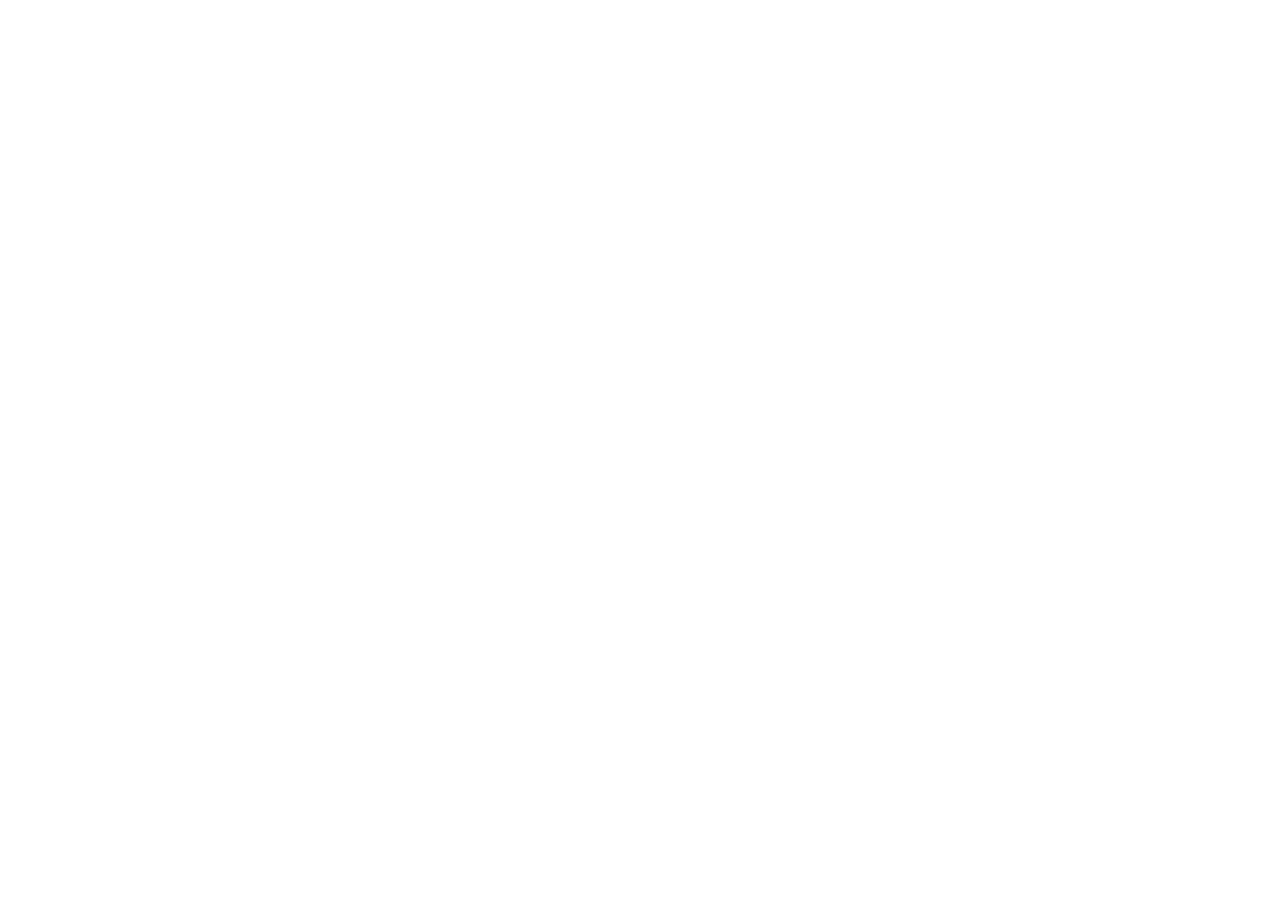
==== index.html @ b74b800f "Add files via upload" ====
<!DOCTYPE html>
<html lang="id">
<head>
    <meta charset="UTF-8">
    <meta name="viewport" content="width=device-width, initial-scale=1.0, maximum-scale=1.0, user-scalable=no">
    <title>FIVE STAR 2 - Gateway</title>
    
    <link rel="stylesheet" href="main.css">
    <link rel="stylesheet" href="https://cdnjs.cloudflare.com/ajax/libs/font-awesome/6.4.0/css/all.min.css">
    
    <script>
        (function() {
            function applyTheme() {
                const savedTheme = localStorage.getItem('app-theme');
                const systemDark = window.matchMedia('(prefers-color-scheme: dark)').matches;
                const isDark = savedTheme === 'dark' || (!savedTheme && systemDark);
                
                // Terapkan ke HTML (untuk CSS Variables)
                document.documentElement.classList.toggle('dark-theme', isDark);
                
                // Terapkan ke Body jika sudah tersedia
                if (document.body) {
                    document.body.classList.toggle('dark-theme', isDark);
                }
            }
    
            // Jalankan langsung untuk HTML
            applyTheme();
    
            // Jalankan ulang saat DOM selesai dimuat agar Body juga mendapatkan kelasnya
            window.addEventListener('DOMContentLoaded', applyTheme);
    
            // Pantau perubahan tema sistem secara real-time
            window.matchMedia('(prefers-color-scheme: dark)').addEventListener('change', () => {
                if (!localStorage.getItem('app-theme')) applyTheme();
            });
        })();
    </script>
    
    <style>
        .loader-container {
            position: fixed;
            top: 0; left: 0; width: 100%; height: 100%;
            background: var(--bg-color); /* Mengikuti tema main.css */
            display: flex;
            justify-content: center;
            align-items: center;
            z-index: 30000;
        }
        .ios-spinner {
            width: 35px;
            height: 35px;
            border: 3px solid rgba(142, 142, 147, 0.2);
            border-top-color: #007AFF;
            border-radius: 50%;
            animation: spin 0.8s linear infinite;
        }
        @keyframes spin {
            to { transform: rotate(360deg); }
        }
    </style>
</head>
<body>

    <div id="splashScreen" class="loader-container">
        <div class="ios-spinner"></div>
    </div>

    <div id="app-root"></div>

    <script src="https://www.gstatic.com/firebasejs/10.11.0/firebase-app-compat.js"></script>
    <script src="https://www.gstatic.com/firebasejs/10.11.0/firebase-database-compat.js"></script> <script src="https://www.gstatic.com/firebasejs/10.11.0/firebase-auth-compat.js"></script>

    <script src="firebase.js"></script>
    <script src="main.js"></script>
    <script src="login.js"></script>
    <script src="register.js"></script>

    <script>
        document.addEventListener('DOMContentLoaded', () => {
            // 1. SENSOR TEMA OTOMATIS (Mendeteksi pengaturan bawaan HP)
            const savedTheme = localStorage.getItem('app-theme');
            const sensorSistemDark = window.matchMedia && window.matchMedia('(prefers-color-scheme: dark)').matches;

            // Logika: Jika user pernah atur 'dark', ATAU HP-nya mode gelap & user belum atur manual
            if (savedTheme === 'dark' || (!savedTheme && sensorSistemDark)) {
                document.body.classList.add('dark-theme');
            }

            // 2. SENSOR REAL-TIME (Jika tema HP diubah saat sedang menatap layar login)
            window.matchMedia('(prefers-color-scheme: dark)').addEventListener('change', event => {
                const userManualTheme = localStorage.getItem('app-theme');
                if (!userManualTheme) { // Hanya bekerja jika user belum pernah mengklik ikon bulan di dashboard
                    const logoElement = document.getElementById('loginLogo');
                    if (event.matches) {
                        document.body.classList.add('dark-theme');
                        if (logoElement) logoElement.src = 'fs2-white.png';
                    } else {
                        document.body.classList.remove('dark-theme');
                        if (logoElement) logoElement.src = 'fs2-black.png';
                    }
                }
            });

            // 3. CEK SESI LOGIN (Navigasi)
            const sessionActive = localStorage.getItem('isLoggedIn');

            setTimeout(() => {
                if (sessionActive === 'true') {
                    window.location.href = 'dashboard.html';
                } else {
                    const loader = document.getElementById('splashScreen');
                    if (loader) {
                        loader.style.opacity = '0';
                        loader.style.transition = 'opacity 0.4s ease';
                        
                        setTimeout(() => {
                            loader.style.display = 'none';
                            if (typeof inisialisasiLogin === 'function') {
                                inisialisasiLogin();
                            }
                        }, 400);
                    } else {
                        // Jaga-jaga jika splash screen tidak ada
                        if (typeof inisialisasiLogin === 'function') {
                            inisialisasiLogin();
                        }
                    }
                }
            }, 800);
        });
    </script>
</body>
</html>
---- main.css ----
* {
    -webkit-tap-highlight-color: transparent;
    -webkit-touch-callout: none; /* Menghilangkan menu copy-paste saat ditekan lama */
}

/* CSS Variables untuk Tema Otomatis (Light Mode Default) */
:root {
    --bg-color: #FFFFFF;
    --card-bg: #DADBDD;
    --text-primary: #000000;
    --photo-profile: #DADBDD;
    --border: #3A3B3C;
    --shadow-color: rgba(0, 0, 0, 0.5);
}

/* Variables untuk Dark Mode */
body.dark-theme {
    --bg-color: #1C1C1C;
    --card-bg: #3A3B3C;
    --text-primary: #FFFFFF;
    --photo-profile: #3A3B3C;
    --border: #DADBDD;
    --shadow-color: rgba(0, 0, 0, 0.9);
}

/* Reset & Base Styles */
body {
    background-color: var(--bg-color);
    color: var(--text-primary);
    font-family: -apple-system, BlinkMacSystemFont, "Segoe UI", Roboto, Helvetica, Arial, sans-serif;
    margin: 0;
    padding: 0;
    display: flex;
    justify-content: center;
    min-height: 100vh;
    transition: background-color 0.3s ease, color 0.3s ease;
    
    /* KUNCI SCROLL & REFRESH */
    overflow: hidden; 
    overscroll-behavior-y: none; 
}

.app-container {
    width: 100%;
    max-width: 428px;
    padding: 24px;
    box-sizing: border-box;
}

/* Header Layout */
header {
    display: flex;
    align-items: center;
    justify-content: space-between;
    padding: 20px 15px;
}

.profile-info {
    display: flex;
    align-items: center; /* Memastikan foto dan teks sejajar horizontal */
    gap: 12px; /* Jarak antara foto dan teks */
}

/* --- CSS BARU UNTUK FOTO PROFIL & SHADOW --- */

/* 1. Pembungkus Foto (Untuk Border & Shadow) */
.profile-pic-wrapper {
    width: 70px;
    height: 70px;
    border-radius: 50%;
    display: flex;
    align-items: center;
    justify-content: center;
    overflow: hidden; /* Menjaga shadow tetap di dalam lingkaran */
    
    /* Border dan Warna Latar */
    border: 3px solid var(--border); 
    background-color: var(--photo-profile); 
    padding: 2px;
    
    /* Efek Inner Shadow */
    box-shadow: inset 0 4px 8px rgba(0, 0, 0, 0.4);
    
    cursor: pointer; 
    transition: transform 0.2s ease, opacity 0.2s ease; 
    -webkit-tap-highlight-color: transparent; 
}

/* Animasi saat ditekan */
.profile-pic-wrapper:active {
    transform: scale(0.90);
    opacity: 0.8; 
}

/* 2. Gambar Aslinya */
.profile-pic {
    width: 100%;
    height: 100%;
    border-radius: 50%;
    object-fit: cover;
    /* Efek shadow tambahan langsung di fotonya agar lebih menyatu */
    filter: drop-shadow(0px 2px 4px rgba(0,0,0,0.3)); 
}

/* 3. Ukuran Khusus saat Popup Profil Dibuka */
.profile-pic-wrapper.popup-size {
    width: 100px;
    height: 100px;
}

/* --- Hapus CSS .profile-img-container img yang lama di baris 204 --- */
/* Ganti menjadi ini agar posisinya tetap rapi: */
.profile-img-container {
    margin-top: -40px;
    margin-bottom: 12px;
    position: relative;
    display: inline-block;
}

.user-text-wrapper {
    display: flex;
    flex-direction: column; /* Nama di atas, username di bawah */
    justify-content: center;
}

.user-name {
    font-size: 18px;
    font-weight: 700;
    margin: 0;
    line-height: 1.2;
}

.user-handle {
    font-size: 13px;
    color: #8E8E93; /* Warna abu-abu khas iOS */
    font-weight: 400;
    margin-top: 2px;
}

/* Hapus atau sembunyikan gaya lama yang tidak terpakai */
.theme-toggle-btn {
    display: none;
}

.theme-toggle-btn:active {
    background-color: var(--shadow-color);
}

/* Grid Layout untuk Menu */
.grid-menu {
    display: grid;
    grid-template-columns: repeat(2, 1fr);
    gap: 16px;
}

/* Styling Card Menu */
.menu-card {
    background-color: var(--card-bg);
    border-radius: 20px;
    padding: 30px 16px;
    display: flex;
    flex-direction: column;
    align-items: center;
    justify-content: center;
    box-shadow: 0 5px 12px var(--shadow-color);
    text-decoration: none;
    color: var(--text-primary);
    transition: transform 0.2s ease, background-color 0.3s ease;
    -webkit-tap-highlight-color: transparent;
}

.menu-card:active {
    transform: scale(0.95);
}

/* Styling Ikon */
.icon {
    font-size: 42px;
    margin-bottom: 14px;
}

/* Warna Ikon khas iOS */
.icon-kerja   { color: #007AFF; }
.icon-absensi { color: #FF3B30; }
.icon-kasbon  { color: #34C759; }
.icon-rincian { color: #FF9500; }
.icon-gaji    { color: #FFCC00; }
.icon-edit    { color: #AF52DE; }

/* Judul Menu */
.menu-title {
    font-size: 14px;
    font-weight: 600;
    text-transform: uppercase;
    letter-spacing: 0.5px;
}

/* Overlay dengan efek blur total di belakang */
.ios-overlay {
  display: none; /* Sembunyi secara default */
  position: fixed;
  top: 0; left: 0; width: 100%; height: 100%;
  background: rgba(0, 0, 0, 0.3);
  backdrop-filter: blur(8px);
  -webkit-backdrop-filter: blur(8px);
  z-index: 9999;
  justify-content: center;
  align-items: center;
  animation: fadeIn 0.3s ease;
}

/* Kotak Modal Putih Transparan (Glassmorphism) */
.ios-modal {
  width: 280px;
  background: var(--card-bg);
  backdrop-filter: blur(20px);
  -webkit-backdrop-filter: blur(20px);
  border-radius: 14px;
  overflow: hidden;
  text-align: center;
  box-shadow: 0 10px 30px rgba(0,0,0,0.2);
  animation: scaleUp 0.3s cubic-bezier(0.4, 0, 0.2, 1.5);
}

.ios-modal-content { padding: 20px; }
.ios-modal-content h3 { margin: 0; font-size: 17px; font-weight: 600; }
.ios-modal-content p { margin: 5px 0 0; font-size: 13px; color: #333; }

/* Tombol Oke ala iOS */
.ios-modal-footer {
  border-top: 1px solid rgba(0, 0, 0, 0.1);
  display: flex;
}

.ios-modal-footer button {
  flex: 1;
  padding: 12px;
  background: transparent;
  border: none;
  color: #007AFF;
  font-size: 17px;
  font-weight: 600;
  cursor: pointer;
}

.ios-modal-footer button:active { background: rgba(0,0,0,0.05); }

/* =========================================
   STYLE UNTUK POPUP PROFIL (profil.js)
   ========================================= */
.profile-overlay {
    display: none;
    position: fixed;
    top: 0; left: 0; width: 100%; height: 100%;
    background: rgba(0, 0, 0, 0.4);
    backdrop-filter: blur(5px);
    -webkit-backdrop-filter: blur(5px);
    z-index: 9999;
    justify-content: center;
    align-items: center;
    animation: fadeIn 0.3s ease;
}

.profile-card {
    width: 320px;
    background: var(--card-bg, #FFFFFF);
    border-radius: 24px;
    overflow: hidden;
    box-shadow: 0 10px 40px rgba(0,0,0,0.25);
    animation: slideUp 0.3s cubic-bezier(0.175, 0.885, 0.32, 1.275);
    color: var(--text-primary, #000);
}

.profile-banner {
    height: 80px;
    background: linear-gradient(135deg, #007AFF, #5AC8FA);
}

.modal-profile-info {
    display: flex;
    flex-direction: column; 
    align-items: center;
    padding: 0 20px 20px;
    text-align: center;
}

.modal-profile-info h3 {
    margin: 0;
    font-size: 22px;
    font-weight: 700;
    letter-spacing: -0.5px;
}

.modal-profile-info .role {
    margin: 4px 0 20px;
    font-size: 14px;
    color: #8E8E93;
    font-weight: 500;
}

.data-grid {
    display: flex;
    flex-direction: column;
    width: 100%;
    gap: 8px;
}

.data-item {
    display: flex;
    justify-content: space-between;
    align-items: center;
    background: var(--bg-color, #F2F2F7);
    padding: 14px 16px;
    border-radius: 12px;
    font-size: 14px;
}

.data-item span { color: #8E8E93; }
.data-item p { margin: 0; font-weight: 600; }

.profile-actions {
    padding: 0 20px 20px;
    display: flex;
    flex-direction: column;
    gap: 12px;
}

.btn-settings {
    background: #000000;
    color: #FFFFFF;
    border: none;
    padding: 14px;
    border-radius: 12px;
    font-size: 16px;
    font-weight: 600;
    cursor: pointer;
    display: flex;
    justify-content: center;
    align-items: center;
    gap: 8px;
    -webkit-tap-highlight-color: transparent;
    transition: transform 0.1s ease;
}

.btn-settings:active { transform: scale(0.96); }

.btn-close-profile {
    background: transparent;
    border: none;
    color: var(--text-primary, #000);
    font-size: 16px;
    font-weight: 600;
    cursor: pointer;
    padding: 10px;
    -webkit-tap-highlight-color: transparent;
}

body.dark-theme .btn-settings { background: #FFFFFF; color: #000000; }
body.dark-theme .data-item { background: #2C2C2E; }


/* =========================================
   STYLE UNTUK FORM INPUT (kerja.js & kasbon.js)
   ========================================= */
.ios-modal-form {
    width: 320px;
    background: var(--card-bg, #ffffff);
    border-radius: 14px;
    overflow: hidden;
    box-shadow: 0 10px 30px rgba(0,0,0,0.2);
    animation: scaleIn 0.3s cubic-bezier(0.175, 0.885, 0.32, 1.275);
    color: var(--text-primary, #000);
}

.ios-modal-header {
    padding: 20px 20px 10px;
    text-align: center;
    font-size: 18px;
}

.ios-modal-header h3 { margin: 0; font-weight: 600; }

.ios-modal-body {
    padding: 0 20px 20px;
    display: flex;
    flex-direction: column;
    gap: 15px;
}

.input-group {
    display: flex;
    flex-direction: column;
    gap: 6px;
    text-align: left;
}

.input-group label {
    font-size: 13px;
    font-weight: 600;
    color: #8E8E93;
    text-transform: uppercase;
}

.input-group input, 
.input-group textarea {
    background: var(--bg-color, #F2F2F7);
    border: 1px solid rgba(0,0,0,0.05);
    padding: 12px 14px;
    border-radius: 10px;
    font-size: 16px;
    color: var(--text-primary, #000);
    outline: none;
    transition: all 0.2s;
    font-family: inherit;
    resize: none;
}

.input-group input:focus, 
.input-group textarea:focus {
    border-color: #007AFF;
    background: var(--card-bg, #fff);
}

body.dark-theme .input-group input, 
body.dark-theme .input-group textarea {
    border-color: rgba(255,255,255,0.1);
}

.ios-modal-footer-grid {
    display: grid;
    grid-template-columns: 1fr 1fr;
    border-top: 1px solid var(--shadow-color, rgba(0,0,0,0.1));
}

.ios-modal-footer-grid button {
    padding: 15px;
    border: none;
    background: transparent;
    font-size: 16px;
    font-weight: 600;
    cursor: pointer;
    color: var(--text-primary, #000);
    -webkit-tap-highlight-color: transparent;
}

.btn-batal { 
    color: #ff3b30 !important; 
    border-right: 1px solid var(--shadow-color, rgba(0,0,0,0.1)) !important; 
}
.btn-simpan { color: #007AFF !important; }

.ios-modal-footer-grid button:active { background: rgba(0,0,0,0.05); }
body.dark-theme .ios-modal-footer-grid button:active { background: rgba(255,255,255,0.05); }


/* =========================================
   STYLE UNTUK KALENDER PICKER (NEW PREMIUM VERSION)
   ========================================= */
.grid-kalender-container {
    display: grid;
    grid-template-columns: repeat(7, 1fr);
    gap: 6px;
    padding: 10px;
    justify-items: center;
}

.tgl-item-global {
    width: 38px;
    height: 44px;
    display: flex;
    flex-direction: column;
    align-items: center;
    justify-content: center;
    border-radius: 10px;
    font-size: 14px;
    font-weight: 600;
    cursor: pointer;
    transition: 0.2s;
    box-sizing: border-box;
    background: var(--bg-color);
    color: var(--text-primary);
}

.tgl-item-global:hover {
    background: var(--bg-color);
}

.tgl-item-global.minggu {
    color: #FF3B30;
}

.tgl-item-global.today {
    box-shadow: inset 0 0 0 2px #007AFF;
}

.tgl-item-global.selected {
    background: #007AFF !important;
    color: white !important;
    box-shadow: 0 4px 10px rgba(0, 122, 255, 0.4);
}

.btn-text-batal {
    background: none;
    border: none;
    color: #FF3B30;
    font-weight: bold;
    font-size: 14px;
    cursor: pointer;
    width: 100%;
    padding: 10px;
    text-align: center;
}


/* =========================================
   STYLE UNTUK IOS CENTER PICKER (Durasi/Kantor)
   ========================================= */
.ios-center-popup { width: 280px; background: var(--card-bg); backdrop-filter: blur(25px); -webkit-backdrop-filter: blur(25px); border-radius: 20px; overflow: hidden; box-shadow: 0 15px 40px rgba(0,0,0,0.2); animation: popIn 0.3s cubic-bezier(0.4, 0, 0.2, 1.5); border: 1px solid var(--shadow-color); }
.ios-popup-header { padding: 20px 15px 10px; font-size: 15px; font-weight: 700; text-align: center; color: var(--text-primary); }
.ios-popup-body { max-height: 300px; overflow-y: auto; }
.picker-list-item-center { padding: 15px; text-align: center; font-size: 17px; color: #007AFF; border-top: 1px solid var(--shadow-color); cursor: pointer; }
.picker-list-item-center:active { background: var(--shadow-color); }
.ios-popup-footer { border-top: 1px solid var(--shadow-color); }
.ios-popup-footer button { width: 100%; padding: 15px; background: transparent; border: none; color: #ff3b30; font-size: 16px; font-weight: 600; cursor: pointer; }

 /* =========================================
   ANIMASI
   ========================================= */
 
@keyframes fadeIn { from { opacity: 0; } to { opacity: 1; } }
@keyframes scaleUp { from { transform: scale(1.2); opacity: 0; } to { transform: scale(1); opacity: 1; } }

@keyframes slideUp { 
    from { transform: translateY(40px); opacity: 0; } 
    to { transform: translateY(0); opacity: 1; } 
}
@keyframes scaleIn { 
    from { transform: scale(0.8); opacity: 0; } 
    to { transform: scale(1); opacity: 1; } 
}

@keyframes popIn { from { transform: scale(0.8); opacity: 0; } to { transform: scale(1); opacity: 1; } }

/* =========================================
   STYLE UNTUK TAMPILAN FOTO FULL (profil.js)
   ========================================= */

/* Gaya untuk Klik Foto Fullscreen */
.clickable-foto {
    cursor: pointer;
    transition: transform 0.2s ease;
}
.clickable-foto:active { transform: scale(0.95); }

/* Fullscreen Overlay - Transparan Blur */
.foto-full-overlay {
    display: none;
    position: fixed;
    top: 0; left: 0; width: 100%; height: 100%;
    background: rgba(0, 0, 0, 0.7); /* Transparan hitam */
    backdrop-filter: blur(20px);
    -webkit-backdrop-filter: blur(20px);
    z-index: 10005;
    justify-content: center;
    align-items: center;
    animation: fadeIn 0.3s ease;
}

/* Container Full Mepet */
.foto-full-container {
    width: 100%; /* Mepet kiri kanan */
    height: 100%;
    display: flex;
    justify-content: center;
    align-items: center;
}

.foto-full-img {
    width: 100%; /* Memaksa lebar foto memenuhi layar */
    height: auto;
    max-height: 100vh;
    object-fit: contain; /* Menjaga rasio agar foto tidak gepeng */
    animation: scaleIn 0.3s cubic-bezier(0.1, 0.7, 0.1, 1);
}

/* Tombol X Tetap di Pojok Atas */
.btn-close-foto-fixed {
    position: fixed;
    top: 40px; /* Jarak dari atas */
    right: 20px;
    width: 40px;
    height: 40px;
    background: rgba(255, 255, 255, 0.2);
    backdrop-filter: blur(10px);
    -webkit-backdrop-filter: blur(10px);
    border: none;
    border-radius: 50%;
    color: white;
    font-size: 20px;
    z-index: 10006;
    display: flex;
    justify-content: center;
    align-items: center;
    cursor: pointer;
    box-shadow: 0 4px 15px rgba(0,0,0,0.3);
}

.btn-close-foto-fixed:active {
    transform: scale(0.9);
    background: rgba(255, 255, 255, 0.3);
}

.profile-img-container {
    position: relative;
    display: inline-block;
}

.btn-edit-foto {
    position: absolute;
    bottom: 0;
    right: 0;
    background: #007AFF;
    color: white;
    border: 2px solid var(--card-bg);
    border-radius: 50%;
    width: 32px;
    height: 32px;
    display: flex;
    justify-content: center;
    align-items: center;
    font-size: 14px;
    cursor: pointer;
    box-shadow: 0 2px 5px rgba(0,0,0,0.2);
}

.btn-edit-foto:active {
    transform: scale(0.9);
}

/* =========================================
   STYLE UNTUK VISUAL GRID PICKER (absen.js)
   ========================================= */
.grid-picker {
    display: grid;
    grid-template-columns: repeat(3, 1fr); /* Membagi jadi 3 kolom rata */
    gap: 8px;
    margin-top: 4px;
}

.grid-item {
    background: var(--bg-color);
    border: 1px solid var(--shadow-color);
    padding: 10px 5px;
    border-radius: 10px;
    text-align: center;
    font-size: 13px;
    font-weight: 600;
    color: var(--text-primary);
    cursor: pointer;
    transition: all 0.2s ease;
    -webkit-tap-highlight-color: transparent;
}

/* Efek saat opsi dipilih */
.grid-item.active {
    background: #007AFF; /* Biru khas iOS */
    color: #FFFFFF;
    border-color: #007AFF;
    transform: scale(0.95);
}

body.dark-theme .grid-item {
    border-color: rgba(255,255,255,0.1);
}

/* =========================================
   STYLE UNTUK LIST HASIL PENCARIAN (edit-data.js)
   ========================================= */
.data-list-card {
    background: var(--card-bg);
    border-radius: 14px;
    padding: 16px;
    margin-bottom: 12px;
    box-shadow: 0 4px 10px var(--shadow-color);
    display: flex;
    justify-content: space-between;
    align-items: center;
    border: 1px solid rgba(0,0,0,0.05);
}

body.dark-theme .data-list-card {
    border: 1px solid rgba(255,255,255,0.05);
}

.data-list-info {
    flex-grow: 1;
}

.data-list-info h4 { 
    margin: 0 0 6px 0; 
    font-size: 15px; 
    font-weight: 700;
    color: var(--text-primary);
}

.data-list-info p { 
    margin: 0 0 3px 0; 
    font-size: 13px; 
    color: #8E8E93; 
    font-weight: 500;
}

.btn-icon-edit {
    background: #007AFF; 
    color: white; 
    border: none;
    width: 40px; 
    height: 40px; 
    border-radius: 50%;
    display: flex; 
    justify-content: center; 
    align-items: center;
    cursor: pointer;
    font-size: 14px;
    box-shadow: 0 4px 8px rgba(0, 122, 255, 0.3);
    flex-shrink: 0;
    transition: transform 0.2s;
    -webkit-tap-highlight-color: transparent;
}

.btn-icon-edit:active {
    transform: scale(0.85);
}

/* --- LOGIN STYLE --- */
.login-card {
    animation: slideUpFade 0.5s cubic-bezier(0.1, 0.7, 0.1, 1);
    box-shadow: 0 20px 40px rgba(0,0,0,0.2);
}

@keyframes slideUpFade {
    from { opacity: 0; transform: translateY(30px); }
    to { opacity: 1; transform: translateY(0); }
}

#checkRemember {
    border-color: #007AFF;
}

body.dark-theme .login-card {
    background-color: #1C1C1E;
    border: 1px solid rgba(255,255,255,0.1);
}

/* Membuat teks di dalam input selalu terlihat kecil */
#loginUser, #regEmail, #regUser {
    text-transform: lowercase;
}

/* Pastikan Kalender Visual berada di atas modal pengaturan */
#calendarOverlay {
    z-index: 30000 !important;
}

/* Memperbaiki tampilan input agar terlihat seperti tombol klik */
#setDataDob:active {
    background-color: rgba(142, 142, 147, 0.2) !important;
}

/* Menghapus highlight biru bawaan saat klik di HP */
* {
    -webkit-tap-highlight-color: transparent;
}

/* Mengunci warna input saat fokus */
.custom-box-input:focus, 
textarea:focus, 
input:focus {
    background-color: var(--bg-color) !important; /* Tetap pakai warna tema */
    color: var(--text-primary) !important;
    outline: none !important; /* Hapus kotak biru default browser */
    border: 2px solid #007AFF !important; /* Hanya ganti warna border saja */
}

/* Mengatasi perubahan warna akibat Autofill (pengisian otomatis) */
input:-webkit-autofill,
input:-webkit-autofill:hover, 
input:-webkit-autofill:focus,
textarea:-webkit-autofill,
textarea:-webkit-autofill:hover,
textarea:-webkit-autofill:focus {
    -webkit-text-fill-color: var(--text-primary) !important;
    -webkit-box-shadow: 0 0 0px 1000px var(--bg-color) inset !important;
    transition: background-color 5000s ease-in-out 0s;
}
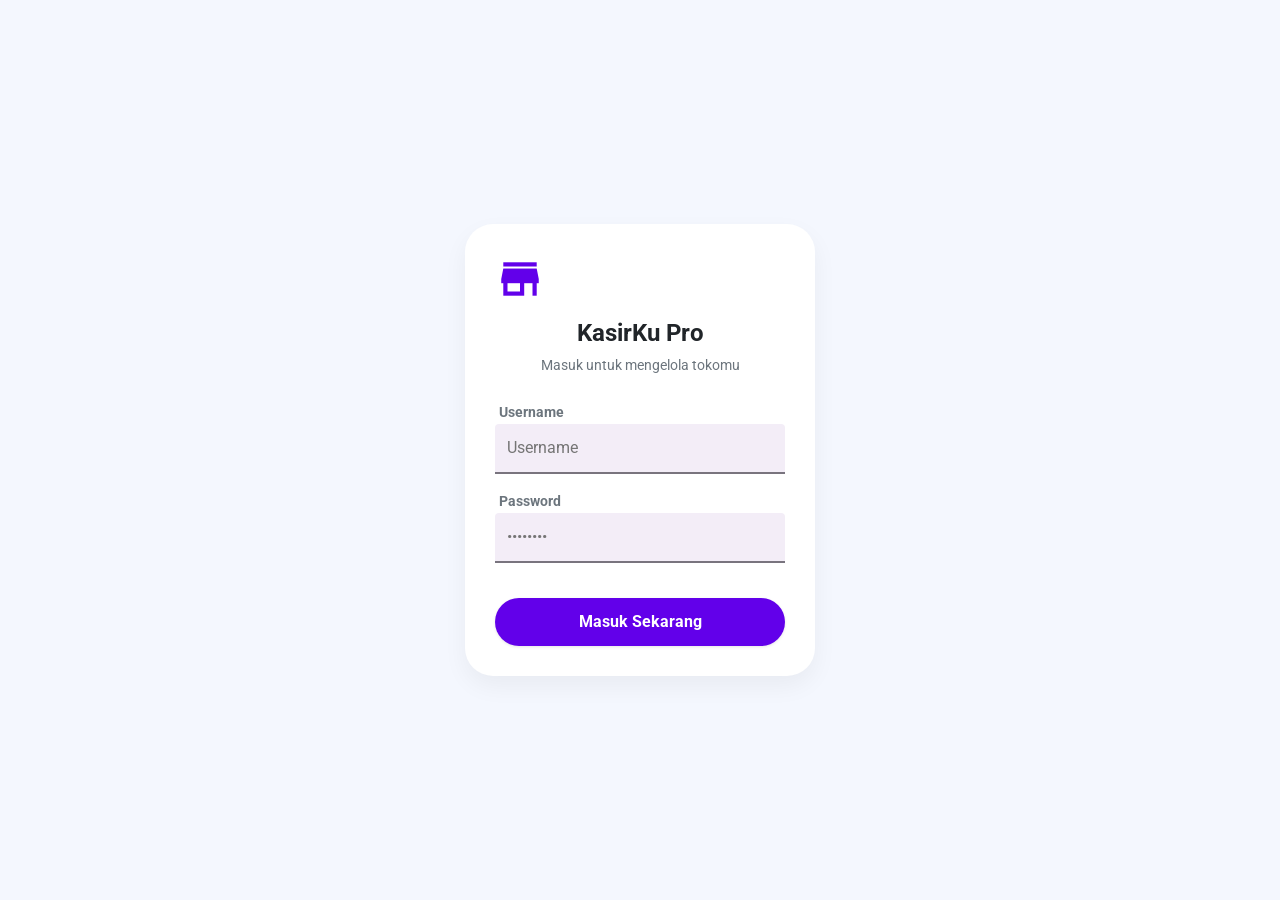
==== commit 91b3f652: "Add files via upload" ====
--- a/index.html
+++ b/index.html
@@ -1,134 +1,101 @@
 <!DOCTYPE html>
 <html lang="id">
 <head>
-    <meta charset="UTF-8">
-    <meta name="viewport" content="width=device-width, initial-scale=1.0, maximum-scale=1.0, user-scalable=no">
-    <title>FIVE STAR 2 - Gateway</title>
+  <meta charset="UTF-8">
+  <meta name="viewport" content="width=device-width, initial-scale=1, maximum-scale=1, user-scalable=no">
+  <meta name="theme-color" content="#6200ea">
+  <title>Login - KasirKu Pro</title>
+  <link href="https://cdn.jsdelivr.net/npm/bootstrap@5.3.0/dist/css/bootstrap.min.css" rel="stylesheet">
+  <link href="https://fonts.googleapis.com/icon?family=Material+Icons" rel="stylesheet">
+  <link rel="stylesheet" href="style.css">
+  <style>
+    body { background: #f4f7fe; display: flex; align-items: center; justify-content: center; height: 100vh; margin: 0; }
+    .login-card { width: 100%; max-width: 350px; background: white; border-radius: 28px; padding: 30px; box-shadow: 0 10px 25px rgba(0,0,0,0.05); text-align: center; }
+    .btn-native { background: #6200ea; color: white; border-radius: 100px; padding: 12px; border: none; width: 100%; font-weight: bold; margin-top: 20px; }
+    .native-input { background: #f3edf7; border: none; border-bottom: 2px solid #79747e; padding: 12px; width: 100%; margin-bottom: 15px; outline: none; transition: 0.3s; }
+    .native-input:focus { border-bottom-color: #6200ea; background: #ede7f6; }
     
-    <link rel="stylesheet" href="main.css">
-    <link rel="stylesheet" href="https://cdnjs.cloudflare.com/ajax/libs/font-awesome/6.4.0/css/all.min.css">
-    
-    <script>
-        (function() {
-            function applyTheme() {
-                const savedTheme = localStorage.getItem('app-theme');
-                const systemDark = window.matchMedia('(prefers-color-scheme: dark)').matches;
-                const isDark = savedTheme === 'dark' || (!savedTheme && systemDark);
-                
-                // Terapkan ke HTML (untuk CSS Variables)
-                document.documentElement.classList.toggle('dark-theme', isDark);
-                
-                // Terapkan ke Body jika sudah tersedia
-                if (document.body) {
-                    document.body.classList.toggle('dark-theme', isDark);
-                }
-            }
-    
-            // Jalankan langsung untuk HTML
-            applyTheme();
-    
-            // Jalankan ulang saat DOM selesai dimuat agar Body juga mendapatkan kelasnya
-            window.addEventListener('DOMContentLoaded', applyTheme);
-    
-            // Pantau perubahan tema sistem secara real-time
-            window.matchMedia('(prefers-color-scheme: dark)').addEventListener('change', () => {
-                if (!localStorage.getItem('app-theme')) applyTheme();
-            });
-        })();
-    </script>
-    
-    <style>
-        .loader-container {
-            position: fixed;
-            top: 0; left: 0; width: 100%; height: 100%;
-            background: var(--bg-color); /* Mengikuti tema main.css */
-            display: flex;
-            justify-content: center;
-            align-items: center;
-            z-index: 30000;
-        }
-        .ios-spinner {
-            width: 35px;
-            height: 35px;
-            border: 3px solid rgba(142, 142, 147, 0.2);
-            border-top-color: #007AFF;
-            border-radius: 50%;
-            animation: spin 0.8s linear infinite;
-        }
-        @keyframes spin {
-            to { transform: rotate(360deg); }
-        }
-    </style>
+    #loading-overlay {
+      position: fixed; top: 0; left: 0; width: 100%; height: 100%;
+      background: #f4f7fe; display: flex; align-items: center; justify-content: center;
+      z-index: 9999;
+    }
+  </style>
 </head>
 <body>
 
-    <div id="splashScreen" class="loader-container">
-        <div class="ios-spinner"></div>
+  <div id="loading-overlay">
+    <div class="text-center">
+      <div class="spinner-border text-primary" role="status"></div>
+      <p class="mt-2 text-secondary small">Memeriksa sesi...</p>
+    </div>
+  </div>
+
+  <div class="login-card">
+    <i class="material-icons" style="font-size: 50px; color: #6200ea;">storefront</i>
+    <h4 class="fw-bold mt-2">KasirKu Pro</h4>
+    <p class="text-secondary small mb-4">Masuk untuk mengelola tokomu</p>
+
+    <div class="text-start">
+      <label class="small fw-bold text-secondary ms-1">Username</label>
+      <input type="text" id="user" class="native-input" placeholder="Username" oninput="this.value = this.value.toLowerCase()">
+      
+      <label class="small fw-bold text-secondary ms-1">Password</label>
+      <input type="password" id="pass" class="native-input" placeholder="••••••••">
     </div>
 
-    <div id="app-root"></div>
+    <button id="btnLogin" class="btn-native" onclick="doLogin()">Masuk Sekarang</button>
+  </div>
 
-    <script src="https://www.gstatic.com/firebasejs/10.11.0/firebase-app-compat.js"></script>
-    <script src="https://www.gstatic.com/firebasejs/10.11.0/firebase-database-compat.js"></script> <script src="https://www.gstatic.com/firebasejs/10.11.0/firebase-auth-compat.js"></script>
+  <script src="spreadsheets.js"></script>
+  <script>
+    // --- 1. PENGECEKAN SESI OTOMATIS ---
+    window.addEventListener('DOMContentLoaded', () => {
+      const isAuth = localStorage.getItem('isAuth');
+      const userData = JSON.parse(localStorage.getItem('userData'));
+      
+      if (isAuth === 'true' && userData) {
+        // Redirect otomatis berdasarkan role yang tersimpan
+        if (userData.role === "Admin") {
+          window.location.href = "dashboard.html";
+        } else {
+          window.location.href = "kasir.html";
+        }
+      } else {
+        document.getElementById('loading-overlay').style.display = 'none';
+      }
+    });
 
-    <script src="firebase.js"></script>
-    <script src="main.js"></script>
-    <script src="login.js"></script>
-    <script src="register.js"></script>
+    // --- 2. FUNGSI LOGIN ---
+    async function doLogin() {
+      const u = document.getElementById('user').value.trim().toLowerCase(); // Pastikan kecil & tanpa spasi
+      const p = document.getElementById('pass').value;
+      const btn = document.getElementById('btnLogin');
 
-    <script>
-        document.addEventListener('DOMContentLoaded', () => {
-            // 1. SENSOR TEMA OTOMATIS (Mendeteksi pengaturan bawaan HP)
-            const savedTheme = localStorage.getItem('app-theme');
-            const sensorSistemDark = window.matchMedia && window.matchMedia('(prefers-color-scheme: dark)').matches;
+      if(!u || !p) return alert("Username dan Password tidak boleh kosong!");
 
-            // Logika: Jika user pernah atur 'dark', ATAU HP-nya mode gelap & user belum atur manual
-            if (savedTheme === 'dark' || (!savedTheme && sensorSistemDark)) {
-                document.body.classList.add('dark-theme');
-            }
+      btn.innerText = "Memverifikasi...";
+      btn.disabled = true;
 
-            // 2. SENSOR REAL-TIME (Jika tema HP diubah saat sedang menatap layar login)
-            window.matchMedia('(prefers-color-scheme: dark)').addEventListener('change', event => {
-                const userManualTheme = localStorage.getItem('app-theme');
-                if (!userManualTheme) { // Hanya bekerja jika user belum pernah mengklik ikon bulan di dashboard
-                    const logoElement = document.getElementById('loginLogo');
-                    if (event.matches) {
-                        document.body.classList.add('dark-theme');
-                        if (logoElement) logoElement.src = 'fs2-white.png';
-                    } else {
-                        document.body.classList.remove('dark-theme');
-                        if (logoElement) logoElement.src = 'fs2-black.png';
-                    }
-                }
-            });
+      const res = await kirimKeAPI({ action: "login", username: u, password: p });
 
-            // 3. CEK SESI LOGIN (Navigasi)
-            const sessionActive = localStorage.getItem('isLoggedIn');
-
-            setTimeout(() => {
-                if (sessionActive === 'true') {
-                    window.location.href = 'dashboard.html';
-                } else {
-                    const loader = document.getElementById('splashScreen');
-                    if (loader) {
-                        loader.style.opacity = '0';
-                        loader.style.transition = 'opacity 0.4s ease';
-                        
-                        setTimeout(() => {
-                            loader.style.display = 'none';
-                            if (typeof inisialisasiLogin === 'function') {
-                                inisialisasiLogin();
-                            }
-                        }, 400);
-                    } else {
-                        // Jaga-jaga jika splash screen tidak ada
-                        if (typeof inisialisasiLogin === 'function') {
-                            inisialisasiLogin();
-                        }
-                    }
-                }
-            }, 800);
-        });
-    </script>
+      if(res && res.status === "success") {
+        // Simpan data login
+        localStorage.setItem('isAuth', 'true');
+        localStorage.setItem('userData', JSON.stringify(res.user));
+        
+        // PENGALIHAN BERDASARKAN ROLE
+        if (res.user.role === "Admin") {
+          window.location.href = "dashboard.html";
+        } else {
+          window.location.href = "kasir.html";
+        }
+      } else {
+        alert(res ? res.message : "Gagal terhubung ke server. Periksa koneksi.");
+        btn.innerText = "Masuk Sekarang";
+        btn.disabled = false;
+      }
+    }
+  </script>
 </body>
 </html>
--- a/style.css
+++ b/style.css
@@ -0,0 +1,147 @@
+/* style.css */
+@import url('https://fonts.googleapis.com/css2?family=Roboto:wght@400;500;700&display=swap');
+
+:root {
+    --md-sys-color-primary: #6200ea;
+    --md-sys-color-on-primary: #ffffff;
+    --md-sys-color-surface: #fdfbff;
+    --md-sys-color-surface-container: #f3edf7;
+    --md-sys-color-secondary-container: #e8def8;
+    --md-sys-color-on-secondary-container: #1d192b;
+}
+
+body {
+    background-color: var(--md-sys-color-surface);
+    font-family: 'Roboto', sans-serif;
+    margin: 0;
+    padding: 0;
+    height: 100vh;
+    display: flex;
+    flex-direction: column;
+    overflow: hidden;
+}
+
+/* Top App Bar */
+.top-app-bar {
+    background-color: var(--md-sys-color-surface);
+    color: #1f1f1f;
+    padding: 16px 20px;
+    display: flex;
+    justify-content: space-between;
+    align-items: center;
+    position: sticky;
+    top: 0;
+    z-index: 100;
+}
+
+/* Konten Utama - Beri ruang untuk Bottom Nav */
+.main-content {
+    flex: 1;
+    overflow-y: auto;
+    padding: 0 16px 100px 16px; /* 100px bottom padding agar tidak tertutup nav */
+}
+
+/* Material 3 Cards */
+.native-card {
+    background: #ffffff;
+    border-radius: 20px;
+    padding: 20px;
+    box-shadow: 0 2px 12px rgba(0,0,0,0.06);
+    margin-bottom: 16px;
+    border: none;
+}
+
+/* Bottom Navigation (Material 3 Style) */
+.bottom-nav {
+    position: fixed;
+    bottom: 0;
+    left: 0;
+    right: 0;
+    height: 80px;
+    background-color: var(--md-sys-color-surface-container);
+    display: flex;
+    justify-content: space-around;
+    align-items: center;
+    padding-bottom: env(safe-area-inset-bottom);
+    z-index: 1000;
+}
+
+.nav-item {
+    text-decoration: none;
+    color: #49454f;
+    display: flex;
+    flex-direction: column;
+    align-items: center;
+    font-size: 12px;
+    font-weight: 500;
+    width: 64px;
+}
+
+.nav-item i {
+    font-size: 24px;
+    margin-bottom: 4px;
+    padding: 4px 16px;
+    border-radius: 16px;
+    transition: all 0.2s ease-in-out;
+}
+
+.nav-item.active {
+    color: #1d192b;
+}
+
+.nav-item.active i {
+    background-color: var(--md-sys-color-secondary-container);
+    color: var(--md-sys-color-on-secondary-container);
+}
+
+/* Floating Action Button (FAB) */
+.fab {
+    position: fixed;
+    bottom: 96px; /* Di atas bottom nav */
+    right: 16px;
+    width: 56px;
+    height: 56px;
+    background-color: var(--md-sys-color-primary);
+    color: var(--md-sys-color-on-primary);
+    border-radius: 16px; /* Squircle */
+    display: flex;
+    align-items: center;
+    justify-content: center;
+    box-shadow: 0 4px 12px rgba(98,0,234,0.3);
+    border: none;
+    cursor: pointer;
+    z-index: 999;
+    transition: transform 0.1s;
+}
+
+.fab:active {
+    transform: scale(0.95);
+}
+
+/* Input Fields Native */
+.native-input {
+    background-color: var(--md-sys-color-surface-container);
+    border: none;
+    border-bottom: 2px solid #79747e;
+    border-radius: 4px 4px 0 0;
+    padding: 12px 16px;
+    width: 100%;
+    outline: none;
+    transition: border-color 0.2s;
+}
+
+.native-input:focus {
+    border-bottom-color: var(--md-sys-color-primary);
+}
+
+/* Native Buttons */
+.btn-native {
+    background-color: var(--md-sys-color-primary);
+    color: white;
+    border-radius: 100px; /* Pill shape */
+    padding: 12px 24px;
+    border: none;
+    font-weight: 500;
+    width: 100%;
+    box-shadow: 0 1px 3px rgba(0,0,0,0.1);
+}
